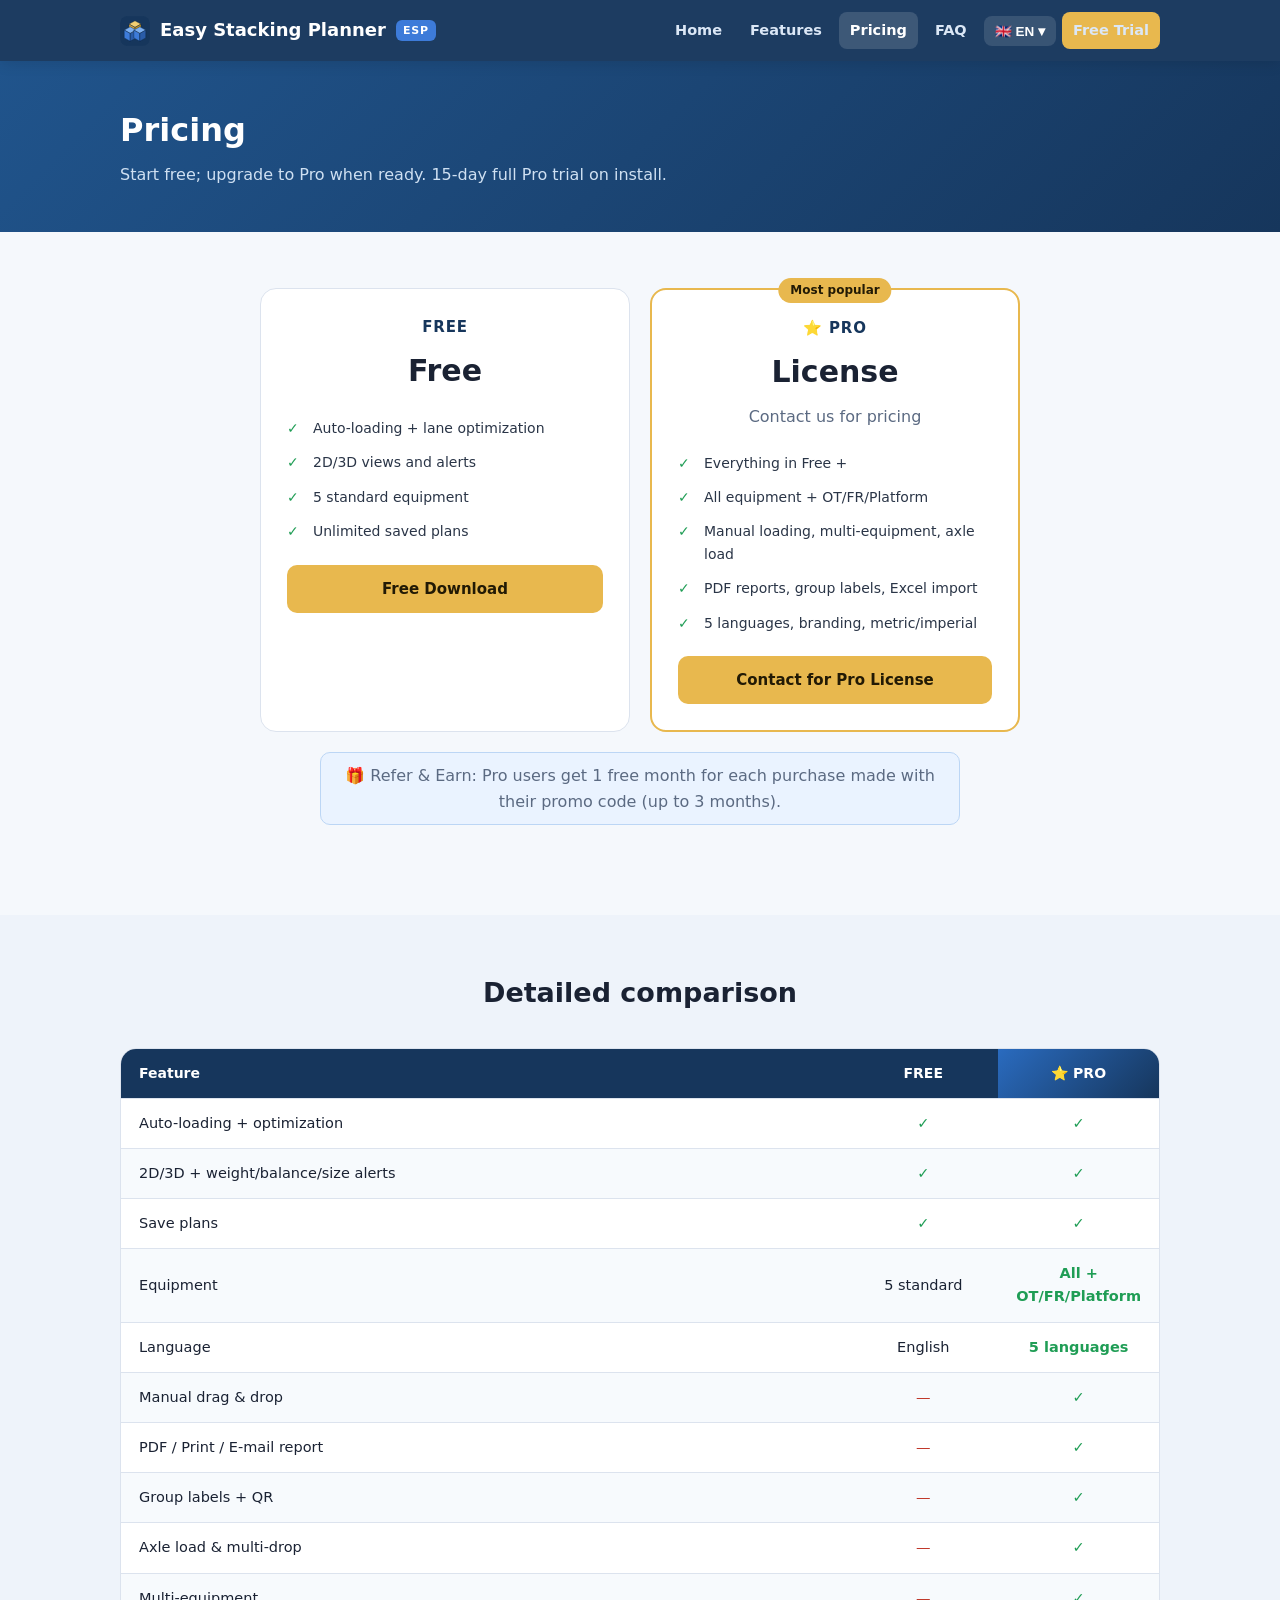
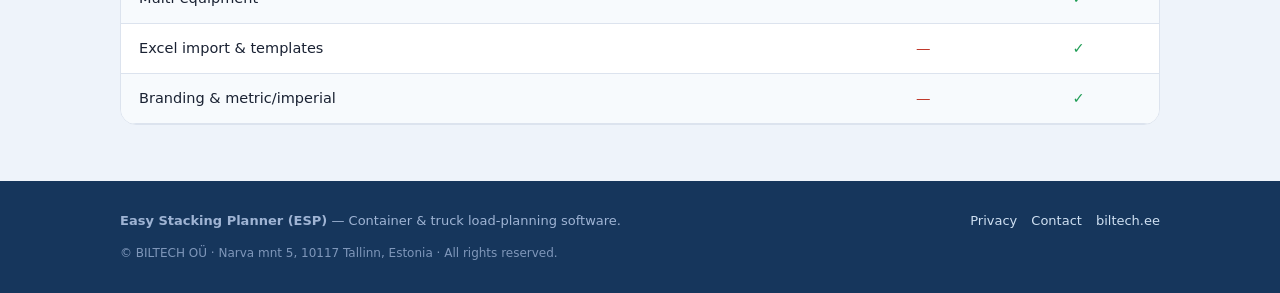
==== fiyatlandirma.html @ 643e1168 "ESP tanıtım sitesi — çok sayfalı, 5 dilli (TR/EN/DE/FR/ES) Co-Authored-By: Claude Opus 4.8 <noreply@" ====
<!DOCTYPE html>
<html lang="tr">
<head>
<meta charset="utf-8">
<meta name="viewport" content="width=device-width, initial-scale=1">
<title>Fiyatlandırma — Easy Stacking Planner (ESP)</title>
<meta name="description" content="Free ve Pro karşılaştırması. Kurulumda 15 gün tam Pro deneme. Offline lisans, kurumsal rapor ve daha fazlası.">
<link rel="stylesheet" href="assets/site.css">
</head>
<body data-page="pricing">
<div id="site-nav"></div>

<div class="page-hero"><div class="wrap">
  <h1 data-i18n="pp_title"></h1>
  <p data-i18n="pp_sub"></p>
</div></div>

<!-- PLAN KARTLARI -->
<section><div class="wrap">
  <div class="plans">
    <div class="plan">
      <div class="pname" data-i18n="pl_free"></div>
      <div class="price" data-i18n="pl_free_price"></div>
      <ul>
        <li data-i18n="pl_free_1"></li>
        <li data-i18n="pl_free_2"></li>
        <li data-i18n="pl_free_3"></li>
        <li data-i18n="pl_free_4"></li>
      </ul>
      <a href="index.html#indir" class="btn btn-primary" style="width:100%" data-i18n="hero_cta1"></a>
    </div>
    <div class="plan pro">
      <div class="ribbon" data-i18n="pl_ribbon"></div>
      <div class="pname" data-i18n="pl_pro"></div>
      <div class="price" data-i18n="pl_pro_price"></div>
      <div class="sub" style="margin:0 0 4px" data-i18n="pl_pro_note"></div>
      <ul>
        <li data-i18n="pl_pro_1"></li>
        <li data-i18n="pl_pro_2"></li>
        <li data-i18n="pl_pro_3"></li>
        <li data-i18n="pl_pro_4"></li>
        <li data-i18n="pl_pro_5"></li>
      </ul>
      <a href="mailto:info@biltech.ee?subject=ESP Pro Lisans" class="btn btn-primary" style="width:100%" data-i18n="cta_contact"></a>
    </div>
  </div>
  <p class="sub" style="margin-top:20px">
    <span style="display:inline-block;background:#eaf3ff;border:1px solid #bcd6f5;border-radius:10px;padding:10px 16px" data-i18n="pp_ref"></span>
  </p>
</div></section>

<!-- AYRINTILI KARŞILAŞTIRMA -->
<section class="alt"><div class="wrap">
  <h2 data-i18n="pp_cmp_title"></h2>
  <div class="sub"></div>
  <div class="cmp">
    <table class="cmp-t">
      <thead><tr>
        <th data-i18n="c_feature"></th>
        <th class="col" data-i18n="pl_free"></th>
        <th class="col pro" data-i18n="pl_pro"></th>
      </tr></thead>
      <tbody>
        <tr><td data-i18n="r1"></td><td class="col yes">✓</td><td class="col yes">✓</td></tr>
        <tr><td data-i18n="r2"></td><td class="col yes">✓</td><td class="col yes">✓</td></tr>
        <tr><td data-i18n="r3"></td><td class="col yes">✓</td><td class="col yes">✓</td></tr>
        <tr><td data-i18n="r4"></td><td class="col" data-i18n="r_std5"></td><td class="col yes" data-i18n="r_all"></td></tr>
        <tr><td data-i18n="r5"></td><td class="col" data-i18n="r_en"></td><td class="col yes" data-i18n="r_5lang"></td></tr>
        <tr><td data-i18n="r6"></td><td class="col no">—</td><td class="col yes">✓</td></tr>
        <tr><td data-i18n="r7"></td><td class="col no">—</td><td class="col yes">✓</td></tr>
        <tr><td data-i18n="r8"></td><td class="col no">—</td><td class="col yes">✓</td></tr>
        <tr><td data-i18n="r9"></td><td class="col no">—</td><td class="col yes">✓</td></tr>
        <tr><td data-i18n="r10"></td><td class="col no">—</td><td class="col yes">✓</td></tr>
        <tr><td data-i18n="r11"></td><td class="col no">—</td><td class="col yes">✓</td></tr>
        <tr><td data-i18n="r12"></td><td class="col no">—</td><td class="col yes">✓</td></tr>
      </tbody>
    </table>
  </div>
</div></section>

<footer id="site-footer"></footer>
<script src="assets/site.js"></script>
</body>
</html>
---- assets/site.css ----
/* Easy Stacking Planner — ortak site stili (çok sayfalı, 5 dilli) */
:root{
  --navy:#16365c; --navy2:#20548c; --blue:#3d7bd9; --amber:#e8b84e;
  --ink:#1a2233; --mut:#5b6a82; --line:#dce3ee; --bg:#f5f8fc; --card:#fff;
}
*{box-sizing:border-box;margin:0;padding:0}
body{font-family:'Segoe UI',system-ui,Arial,sans-serif;color:var(--ink);background:var(--bg);line-height:1.6}
a{color:var(--blue);text-decoration:none}
img{max-width:100%}
.wrap{max-width:1080px;margin:0 auto;padding:0 20px}
.btn{display:inline-block;padding:12px 26px;border-radius:10px;font-weight:700;font-size:15px;cursor:pointer;border:none;transition:filter .15s}
.btn-primary{background:var(--amber);color:#221a05}
.btn-primary:hover{filter:brightness(1.06)}
.btn-ghost{background:transparent;color:#fff;border:1.5px solid rgba(255,255,255,.6)}
.btn-ghost:hover{background:rgba(255,255,255,.1)}
.btn-nav{background:var(--amber);color:#221a05;padding:9px 18px}
h2{font-size:27px;text-align:center;margin-bottom:8px}
.sub{text-align:center;color:var(--mut);margin-bottom:34px;max-width:640px;margin-left:auto;margin-right:auto}
section{padding:56px 0}
section.alt{background:#eef3fa}

/* ---- ortak üst menü ---- */
.topbar{position:sticky;top:0;z-index:50;background:rgba(22,54,92,.97);backdrop-filter:blur(6px);color:#fff;box-shadow:0 2px 14px rgba(0,0,0,.12)}
.topbar .nav{display:flex;align-items:center;justify-content:space-between;gap:16px;padding:12px 0}
.brand{display:flex;align-items:center;gap:10px;font-size:18px;font-weight:800;color:#fff}
.brand .tag{background:var(--blue);font-size:11px;padding:2px 7px;border-radius:6px;letter-spacing:.08em}
.menu{display:flex;align-items:center;gap:6px;flex-wrap:wrap}
.menu a{color:#dbe7f6;font-size:14.5px;font-weight:600;padding:7px 11px;border-radius:8px}
.menu a:hover{background:rgba(255,255,255,.1);color:#fff}
.menu a.active{color:#fff;background:rgba(255,255,255,.14)}
.lang{position:relative}
.lang-btn{background:rgba(255,255,255,.12);color:#fff;border:none;border-radius:8px;padding:7px 11px;font-size:13.5px;font-weight:700;cursor:pointer}
.lang-menu{position:absolute;right:0;top:110%;background:#fff;border:1px solid var(--line);border-radius:10px;box-shadow:0 10px 30px rgba(0,0,0,.18);overflow:hidden;display:none;min-width:150px}
.lang-menu.open{display:block}
.lang-menu button{display:block;width:100%;text-align:left;background:none;border:none;padding:9px 14px;font-size:14px;color:var(--ink);cursor:pointer}
.lang-menu button:hover{background:#eef3fa}
.hamb{display:none;background:none;border:none;color:#fff;font-size:24px;cursor:pointer}

/* ---- hero ---- */
.hero-sec{background:linear-gradient(135deg,var(--navy2),var(--navy));color:#fff}
.hero{display:grid;grid-template-columns:1.1fr .9fr;gap:32px;align-items:center;padding:52px 0 64px}
.hero h1{font-size:38px;line-height:1.15;margin-bottom:14px}
.hero p.lead{font-size:17px;color:#cfe0f2;margin-bottom:26px;max-width:520px}
.hero .cta{display:flex;gap:12px;flex-wrap:wrap}
.hero .note{margin-top:14px;color:#a9c2df;font-size:13px}
.shot{background:#0e2440;border:1px solid rgba(255,255,255,.15);border-radius:16px;padding:14px;box-shadow:0 20px 50px rgba(0,0,0,.35)}
.shot .frame{background:#e9edf4;border-radius:9px;min-height:260px;display:flex;align-items:center;justify-content:center;color:var(--mut);font-size:13px;text-align:center;padding:16px}
.page-hero{background:linear-gradient(135deg,var(--navy2),var(--navy));color:#fff;padding:44px 0}
.page-hero h1{font-size:32px;margin-bottom:6px}
.page-hero p{color:#cfe0f2;max-width:620px}

/* ---- kartlar ---- */
.feat{display:grid;grid-template-columns:repeat(3,1fr);gap:18px}
.card{background:var(--card);border:1px solid var(--line);border-radius:14px;padding:22px}
.card .ic{font-size:26px}
.card h3{font-size:16px;margin:8px 0 6px}
.card p{color:var(--mut);font-size:14px}

/* ---- karşılaştırma tablo ---- */
.cmp{background:#fff;border:1px solid var(--line);border-radius:16px;overflow:hidden}
table.cmp-t{width:100%;border-collapse:collapse}
.cmp-t th,.cmp-t td{padding:13px 18px;text-align:left;border-bottom:1px solid var(--line);font-size:14.5px}
.cmp-t thead th{background:var(--navy);color:#fff;font-size:14px}
.cmp-t thead th.pro{background:linear-gradient(135deg,#2a6bbf,var(--navy))}
.cmp-t th.col,.cmp-t td.col{text-align:center;width:150px}
.cmp-t td.yes{color:#1f9d55;font-weight:700}
.cmp-t td.no{color:#c0392b}
.cmp-t tbody tr:nth-child(even){background:#f7fafd}
.plan-badge{display:inline-block;font-size:11px;font-weight:800;padding:2px 8px;border-radius:8px;margin-left:6px}
.bfree{background:var(--line);color:var(--mut)}
.bpro{background:var(--amber);color:#221a05}

/* ---- fiyat kartları ---- */
.plans{display:grid;grid-template-columns:1fr 1fr;gap:20px;max-width:760px;margin:0 auto}
.plan{background:#fff;border:1px solid var(--line);border-radius:16px;padding:26px;text-align:center}
.plan.pro{border:2px solid var(--amber);position:relative}
.plan .pname{font-size:15px;font-weight:800;letter-spacing:.05em;color:var(--navy)}
.plan .price{font-size:30px;font-weight:900;margin:8px 0}
.plan .price small{font-size:14px;color:var(--mut);font-weight:600}
.plan ul{list-style:none;text-align:left;margin:16px 0}
.plan li{padding:6px 0 6px 26px;position:relative;font-size:14px;color:#2a3547}
.plan li:before{content:"✓";position:absolute;left:0;color:#1f9d55;font-weight:800}
.ribbon{position:absolute;top:-12px;left:50%;transform:translateX(-50%);background:var(--amber);color:#221a05;font-size:12px;font-weight:800;padding:3px 12px;border-radius:20px}

/* ---- markalı çıktı vitrin ---- */
.showcase{display:grid;grid-template-columns:1.35fr 1fr;gap:24px;align-items:start;max-width:900px;margin:0 auto}
.showcase figure{margin:0;text-align:center}
.showcase img{width:100%;border:1px solid var(--line);border-radius:12px;box-shadow:0 14px 40px rgba(22,54,92,.16);background:#fff}
.showcase figcaption{margin-top:10px;font-size:13.5px;color:var(--mut);font-weight:600}
@media(max-width:860px){.showcase{grid-template-columns:1fr}}

/* ---- CTA / satın alma ---- */
.buy{background:linear-gradient(135deg,var(--navy2),var(--navy));color:#fff;border-radius:18px;padding:38px;text-align:center}
.buy h2{color:#fff}
.buy p{color:#cfe0f2;max-width:640px;margin:0 auto 22px}
.steps{display:grid;grid-template-columns:repeat(4,1fr);gap:14px;margin:26px 0}
.step{background:rgba(255,255,255,.08);border:1px solid rgba(255,255,255,.16);border-radius:12px;padding:16px}
.step .n{width:30px;height:30px;border-radius:50%;background:var(--amber);color:#221a05;font-weight:800;display:flex;align-items:center;justify-content:center;margin:0 auto 8px}
.step h4{font-size:14px;margin-bottom:4px}
.step p{font-size:12.5px;color:#bcd2ec;margin:0}

/* ---- indirme formu ---- */
.dl-form{max-width:420px;margin:8px auto 0;display:flex;flex-direction:column;gap:8px}
.dl-title{font-weight:700;font-size:15px;margin-bottom:2px}
.dl-form input[type=email],.dl-form input[type=text]{padding:11px 13px;border:1px solid #cdd7e5;border-radius:9px;font-size:14px}
.dl-consent{display:flex;gap:8px;align-items:flex-start;font-size:12.5px;color:#cfe0f2;line-height:1.4;text-align:left}
.dl-consent a{color:#fff;text-decoration:underline}
.dl-consent input{margin-top:2px}
.dl-msg{font-size:13px;font-weight:600;min-height:18px}
.dl-msg.ok{color:#b8f0c8}.dl-msg.err{color:#ffc4bd}

/* ---- SSS ---- */
.faq{max-width:760px;margin:0 auto;display:flex;flex-direction:column;gap:10px}
.qa{background:#fff;border:1px solid var(--line);border-radius:12px;overflow:hidden}
.qa summary{padding:16px 20px;font-weight:700;font-size:15px;cursor:pointer;list-style:none;display:flex;justify-content:space-between;align-items:center}
.qa summary::-webkit-details-marker{display:none}
.qa summary:after{content:"+";color:var(--blue);font-size:20px;font-weight:700}
.qa[open] summary:after{content:"–"}
.qa .a{padding:0 20px 16px;color:var(--mut);font-size:14.5px}

/* ---- footer ---- */
footer{background:var(--navy);color:#9fb4d4;padding:30px 0;font-size:13px}
.foot-grid{display:flex;justify-content:space-between;gap:20px;flex-wrap:wrap;align-items:center}
footer a{color:#cfe0f2}
.foot-links{display:flex;gap:14px;flex-wrap:wrap}

@media(max-width:860px){
  .hero{grid-template-columns:1fr;padding:34px 0}
  .hero h1{font-size:30px}
  .feat{grid-template-columns:1fr}
  .steps{grid-template-columns:1fr 1fr}
  .plans{grid-template-columns:1fr}
  .cmp-t th.col,.cmp-t td.col{width:auto}
  .menu{display:none;position:absolute;top:56px;left:0;right:0;background:var(--navy);flex-direction:column;align-items:stretch;padding:10px 20px;gap:2px}
  .menu.open{display:flex}
  .menu a{padding:11px 8px}
  .hamb{display:block}
  .topbar .nav{position:relative}
}
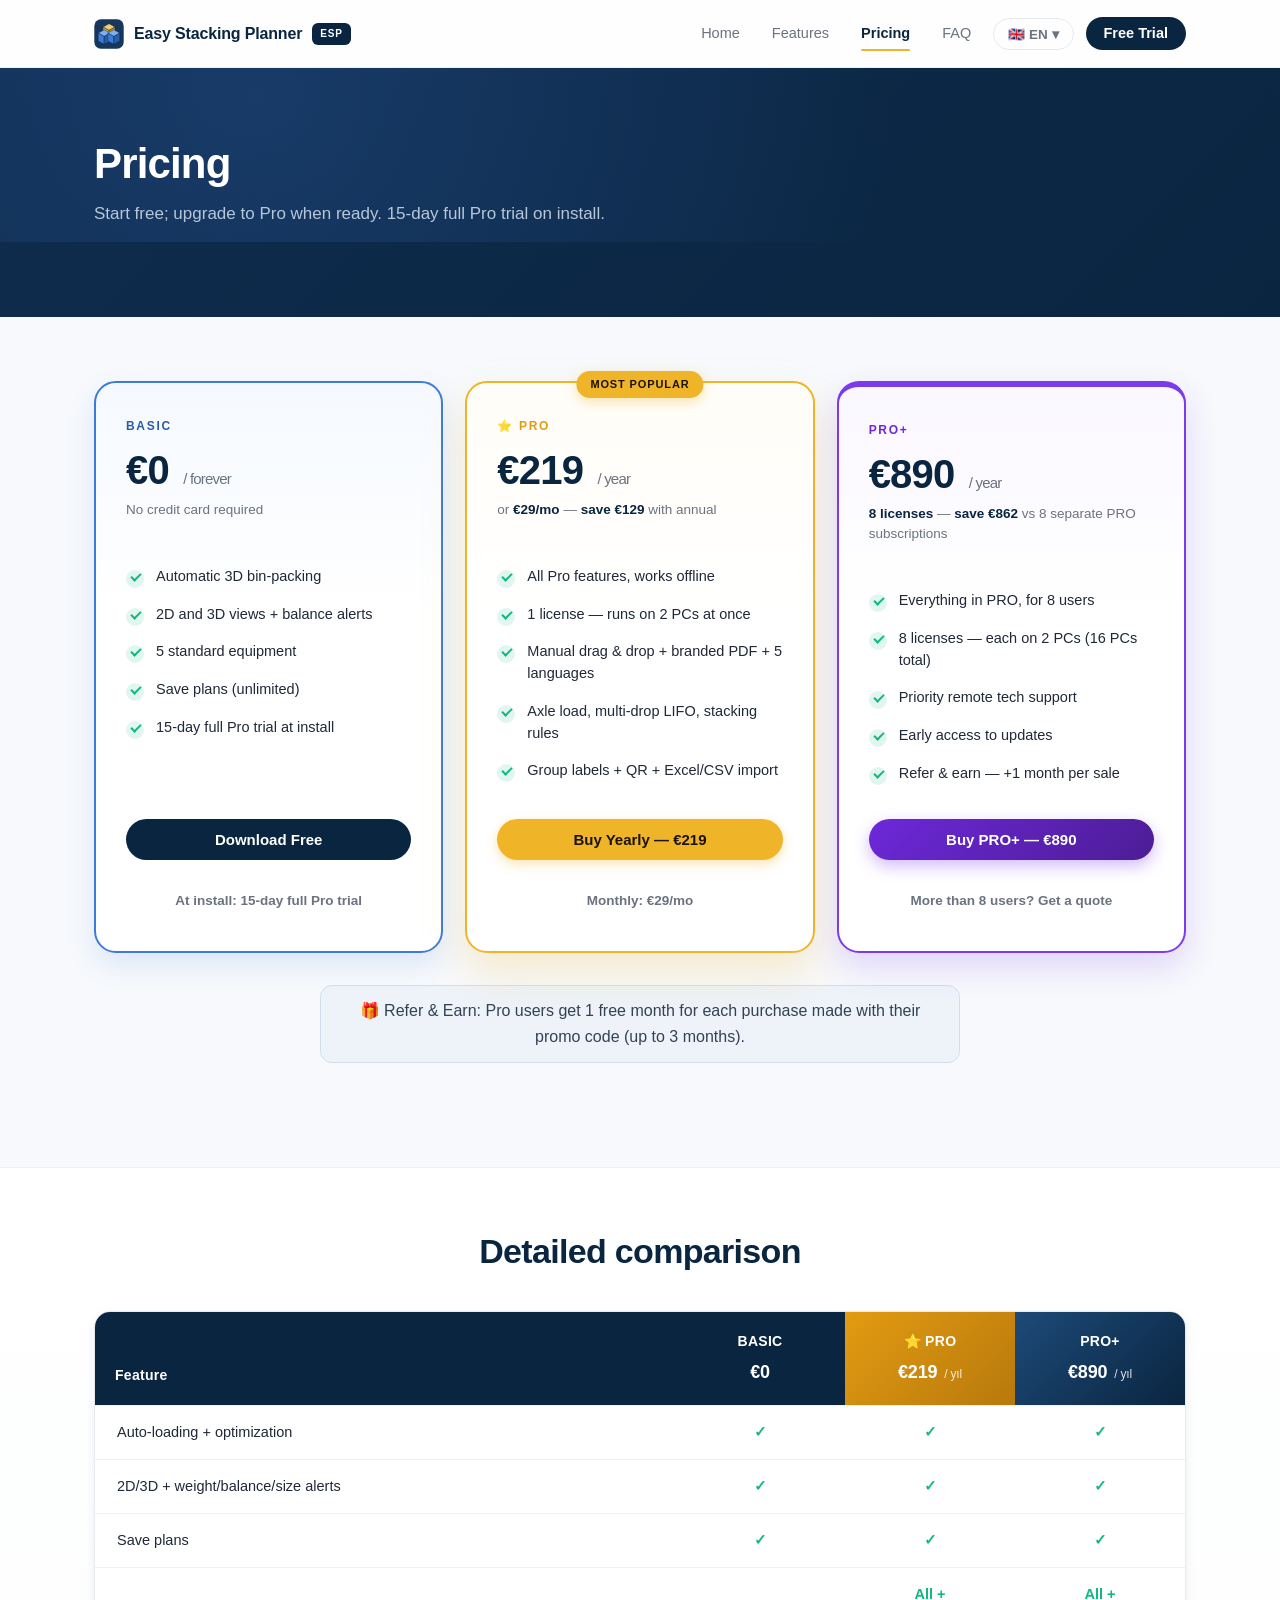
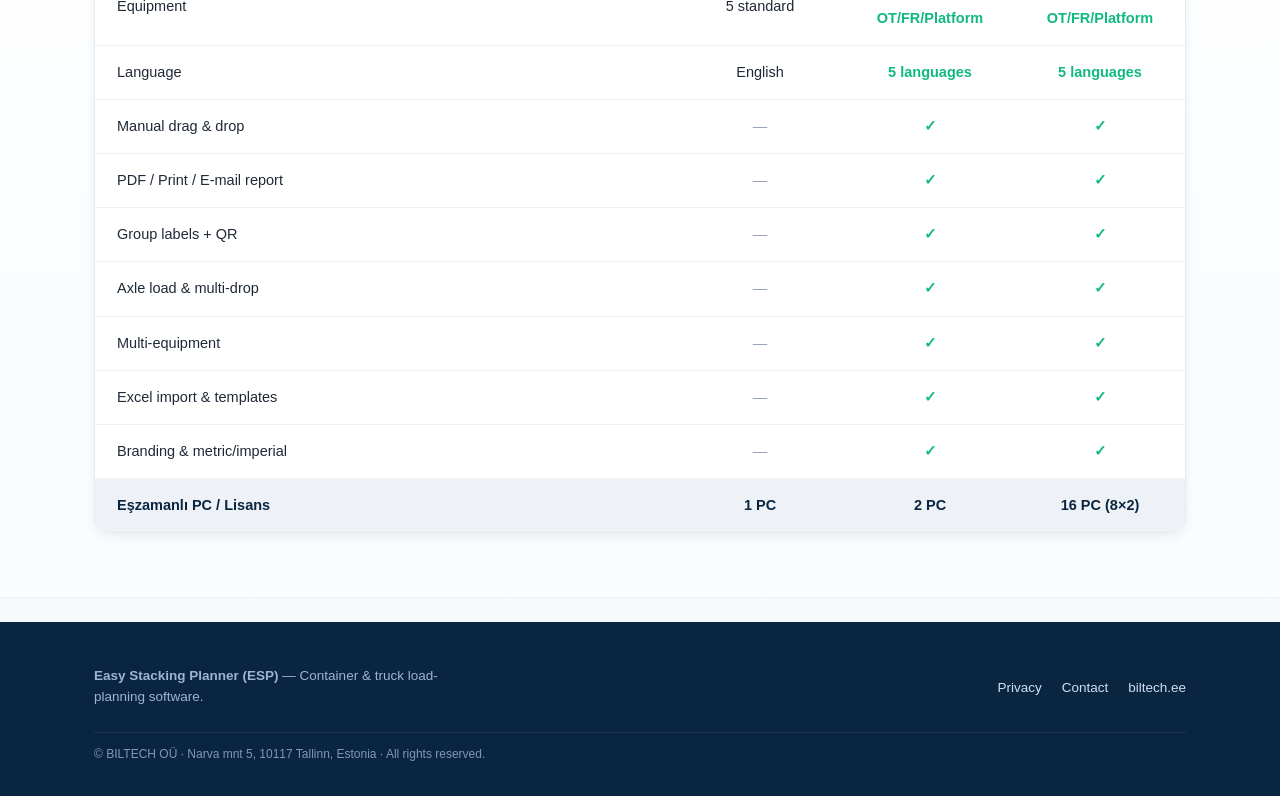
==== commit 5465257b: "Polar.sh hosted checkout + bekleyen site dosyaları - checkout: özel form → Polar hosted checkout yön" ====
--- a/fiyatlandirma.html
+++ b/fiyatlandirma.html
@@ -3,9 +3,13 @@
 <head>
 <meta charset="utf-8">
 <meta name="viewport" content="width=device-width, initial-scale=1">
+<link rel="icon" type="image/x-icon" href="assets/favicon.ico">
+<link rel="icon" type="image/png" sizes="32x32" href="assets/favicon-32.png">
+<link rel="icon" type="image/png" sizes="128x128" href="assets/favicon-128.png">
+<link rel="apple-touch-icon" sizes="256x256" href="assets/favicon-256.png">
 <title>Fiyatlandırma — Easy Stacking Planner (ESP)</title>
-<meta name="description" content="Free ve Pro karşılaştırması. Kurulumda 15 gün tam Pro deneme. Offline lisans, kurumsal rapor ve daha fazlası.">
-<link rel="stylesheet" href="assets/site.css">
+<meta name="description" content="BASIC, PRO ve PRO+ karşılaştırması. Kurulumda 15 gün tam Pro deneme. Offline lisans, kurumsal rapor ve grup etiketleri.">
+<link rel="stylesheet" href="assets/site.css?v=20260714g">
 </head>
 <body data-page="pricing">
 <div id="site-nav"></div>
@@ -15,25 +19,33 @@
   <p data-i18n="pp_sub"></p>
 </div></div>
 
-<!-- PLAN KARTLARI -->
+<!-- PLAN KARTLARI (3 kart: BASIC / PRO / PRO+) -->
 <section><div class="wrap">
-  <div class="plans">
-    <div class="plan">
-      <div class="pname" data-i18n="pl_free"></div>
-      <div class="price" data-i18n="pl_free_price"></div>
+  <div class="plans plans-3">
+    <!-- BASIC -->
+    <div class="plan basic">
+      <div class="pname" data-i18n="pl_basic"></div>
+      <div class="price" data-i18n="pl_basic_price"></div>
+      <div class="palt" data-i18n="pl_basic_note"></div>
       <ul>
-        <li data-i18n="pl_free_1"></li>
-        <li data-i18n="pl_free_2"></li>
-        <li data-i18n="pl_free_3"></li>
-        <li data-i18n="pl_free_4"></li>
+        <li data-i18n="pl_basic_1"></li>
+        <li data-i18n="pl_basic_2"></li>
+        <li data-i18n="pl_basic_3"></li>
+        <li data-i18n="pl_basic_4"></li>
+        <li data-i18n="pl_basic_5"></li>
       </ul>
-      <a href="index.html#indir" class="btn btn-primary" style="width:100%" data-i18n="hero_cta1"></a>
+      <div class="plan-btm">
+        <a href="index.html#indir" class="btn btn-navy" style="width:100%" data-i18n="pl_basic_cta"></a>
+        <span class="btn-alt" data-i18n="pl_basic_trial"></span>
+      </div>
     </div>
+
+    <!-- PRO (featured) -->
     <div class="plan pro">
       <div class="ribbon" data-i18n="pl_ribbon"></div>
       <div class="pname" data-i18n="pl_pro"></div>
       <div class="price" data-i18n="pl_pro_price"></div>
-      <div class="sub" style="margin:0 0 4px" data-i18n="pl_pro_note"></div>
+      <div class="palt" data-i18n="pl_pro_note"></div>
       <ul>
         <li data-i18n="pl_pro_1"></li>
         <li data-i18n="pl_pro_2"></li>
@@ -41,13 +53,34 @@
         <li data-i18n="pl_pro_4"></li>
         <li data-i18n="pl_pro_5"></li>
       </ul>
-      <a href="mailto:info@biltech.ee?subject=ESP Pro Lisans" class="btn btn-primary" style="width:100%" data-i18n="cta_contact"></a>
+      <div class="plan-btm">
+        <a href="checkout.html?plan=pro-yearly" class="btn btn-primary" style="width:100%" data-i18n="pl_pro_cta_year"></a>
+        <a href="checkout.html?plan=pro-monthly" class="btn-alt" data-i18n="pl_pro_cta_month"></a>
+      </div>
+    </div>
+
+    <!-- PRO+ -->
+    <div class="plan pplus">
+      <div class="pname" data-i18n="pl_pplus"></div>
+      <div class="price" data-i18n="pl_pplus_price"></div>
+      <div class="palt" data-i18n="pl_pplus_note"></div>
+      <ul>
+        <li data-i18n="pl_pplus_1"></li>
+        <li data-i18n="pl_pplus_2"></li>
+        <li data-i18n="pl_pplus_3"></li>
+        <li data-i18n="pl_pplus_4"></li>
+        <li data-i18n="pl_pplus_5"></li>
+      </ul>
+      <div class="plan-btm">
+        <a href="checkout.html?plan=plus-yearly" class="btn btn-navy" style="width:100%" data-i18n="pl_pplus_cta"></a>
+        <a href="mailto:sales@biltech.ee?subject=ESP%20PRO%2B%20Kurumsal%20Teklif" class="btn-alt" data-i18n="pl_pplus_more"></a>
+      </div>
     </div>
   </div>
-  <p class="sub" style="margin-top:20px">
-    <span style="display:inline-block;background:#eaf3ff;border:1px solid #bcd6f5;border-radius:10px;padding:10px 16px" data-i18n="pp_ref"></span>
+  <p class="sub" style="margin-top:32px">
+    <span style="display:inline-block;background:#EEF3FA;border:1px solid #D3DEEC;border-radius:12px;padding:12px 20px;color:#334155" data-i18n="pp_ref"></span>
   </p>
-</div></section>
+</div></div></section>
 
 <!-- AYRINTILI KARŞILAŞTIRMA -->
 <section class="alt"><div class="wrap">
@@ -55,30 +88,48 @@
   <div class="sub"></div>
   <div class="cmp">
     <table class="cmp-t">
-      <thead><tr>
-        <th data-i18n="c_feature"></th>
-        <th class="col" data-i18n="pl_free"></th>
-        <th class="col pro" data-i18n="pl_pro"></th>
-      </tr></thead>
+      <thead>
+        <tr>
+          <th data-i18n="c_feature"></th>
+          <th class="col">
+            <span data-i18n="pl_basic"></span>
+            <div class="col-price">€0</div>
+          </th>
+          <th class="col pro">
+            <span data-i18n="pl_pro"></span>
+            <div class="col-price">€219 <span class="pp">/ yıl</span></div>
+          </th>
+          <th class="col pplus">
+            <span data-i18n="pl_pplus"></span>
+            <div class="col-price">€890 <span class="pp">/ yıl</span></div>
+          </th>
+        </tr>
+      </thead>
       <tbody>
-        <tr><td data-i18n="r1"></td><td class="col yes">✓</td><td class="col yes">✓</td></tr>
-        <tr><td data-i18n="r2"></td><td class="col yes">✓</td><td class="col yes">✓</td></tr>
-        <tr><td data-i18n="r3"></td><td class="col yes">✓</td><td class="col yes">✓</td></tr>
-        <tr><td data-i18n="r4"></td><td class="col" data-i18n="r_std5"></td><td class="col yes" data-i18n="r_all"></td></tr>
-        <tr><td data-i18n="r5"></td><td class="col" data-i18n="r_en"></td><td class="col yes" data-i18n="r_5lang"></td></tr>
-        <tr><td data-i18n="r6"></td><td class="col no">—</td><td class="col yes">✓</td></tr>
-        <tr><td data-i18n="r7"></td><td class="col no">—</td><td class="col yes">✓</td></tr>
-        <tr><td data-i18n="r8"></td><td class="col no">—</td><td class="col yes">✓</td></tr>
-        <tr><td data-i18n="r9"></td><td class="col no">—</td><td class="col yes">✓</td></tr>
-        <tr><td data-i18n="r10"></td><td class="col no">—</td><td class="col yes">✓</td></tr>
-        <tr><td data-i18n="r11"></td><td class="col no">—</td><td class="col yes">✓</td></tr>
-        <tr><td data-i18n="r12"></td><td class="col no">—</td><td class="col yes">✓</td></tr>
+        <tr><td data-i18n="r1"></td><td class="col yes">✓</td><td class="col yes">✓</td><td class="col yes">✓</td></tr>
+        <tr><td data-i18n="r2"></td><td class="col yes">✓</td><td class="col yes">✓</td><td class="col yes">✓</td></tr>
+        <tr><td data-i18n="r3"></td><td class="col yes">✓</td><td class="col yes">✓</td><td class="col yes">✓</td></tr>
+        <tr><td data-i18n="r4"></td><td class="col" data-i18n="r_std5"></td><td class="col yes" data-i18n="r_all"></td><td class="col yes" data-i18n="r_all"></td></tr>
+        <tr><td data-i18n="r5"></td><td class="col" data-i18n="r_en"></td><td class="col yes" data-i18n="r_5lang"></td><td class="col yes" data-i18n="r_5lang"></td></tr>
+        <tr><td data-i18n="r6"></td><td class="col no">—</td><td class="col yes">✓</td><td class="col yes">✓</td></tr>
+        <tr><td data-i18n="r7"></td><td class="col no">—</td><td class="col yes">✓</td><td class="col yes">✓</td></tr>
+        <tr><td data-i18n="r8"></td><td class="col no">—</td><td class="col yes">✓</td><td class="col yes">✓</td></tr>
+        <tr><td data-i18n="r9"></td><td class="col no">—</td><td class="col yes">✓</td><td class="col yes">✓</td></tr>
+        <tr><td data-i18n="r10"></td><td class="col no">—</td><td class="col yes">✓</td><td class="col yes">✓</td></tr>
+        <tr><td data-i18n="r11"></td><td class="col no">—</td><td class="col yes">✓</td><td class="col yes">✓</td></tr>
+        <tr><td data-i18n="r12"></td><td class="col no">—</td><td class="col yes">✓</td><td class="col yes">✓</td></tr>
+        <tr class="hl-row">
+          <td><strong>Eşzamanlı PC / Lisans</strong></td>
+          <td class="col">1 PC</td>
+          <td class="col yes">2 PC</td>
+          <td class="col yes">16 PC (8×2)</td>
+        </tr>
       </tbody>
     </table>
   </div>
 </div></section>
 
 <footer id="site-footer"></footer>
-<script src="assets/site.js"></script>
+<script src="assets/site.js?v=20260714g"></script>
 </body>
 </html>
--- a/assets/site.css
+++ b/assets/site.css
@@ -1,139 +1,1431 @@
-/* Easy Stacking Planner — ortak site stili (çok sayfalı, 5 dilli) */
-:root{
-  --navy:#16365c; --navy2:#20548c; --blue:#3d7bd9; --amber:#e8b84e;
-  --ink:#1a2233; --mut:#5b6a82; --line:#dce3ee; --bg:#f5f8fc; --card:#fff;
-}
-*{box-sizing:border-box;margin:0;padding:0}
-body{font-family:'Segoe UI',system-ui,Arial,sans-serif;color:var(--ink);background:var(--bg);line-height:1.6}
-a{color:var(--blue);text-decoration:none}
-img{max-width:100%}
-.wrap{max-width:1080px;margin:0 auto;padding:0 20px}
-.btn{display:inline-block;padding:12px 26px;border-radius:10px;font-weight:700;font-size:15px;cursor:pointer;border:none;transition:filter .15s}
-.btn-primary{background:var(--amber);color:#221a05}
-.btn-primary:hover{filter:brightness(1.06)}
-.btn-ghost{background:transparent;color:#fff;border:1.5px solid rgba(255,255,255,.6)}
-.btn-ghost:hover{background:rgba(255,255,255,.1)}
-.btn-nav{background:var(--amber);color:#221a05;padding:9px 18px}
-h2{font-size:27px;text-align:center;margin-bottom:8px}
-.sub{text-align:center;color:var(--mut);margin-bottom:34px;max-width:640px;margin-left:auto;margin-right:auto}
-section{padding:56px 0}
-section.alt{background:#eef3fa}
-
-/* ---- ortak üst menü ---- */
-.topbar{position:sticky;top:0;z-index:50;background:rgba(22,54,92,.97);backdrop-filter:blur(6px);color:#fff;box-shadow:0 2px 14px rgba(0,0,0,.12)}
-.topbar .nav{display:flex;align-items:center;justify-content:space-between;gap:16px;padding:12px 0}
-.brand{display:flex;align-items:center;gap:10px;font-size:18px;font-weight:800;color:#fff}
-.brand .tag{background:var(--blue);font-size:11px;padding:2px 7px;border-radius:6px;letter-spacing:.08em}
-.menu{display:flex;align-items:center;gap:6px;flex-wrap:wrap}
-.menu a{color:#dbe7f6;font-size:14.5px;font-weight:600;padding:7px 11px;border-radius:8px}
-.menu a:hover{background:rgba(255,255,255,.1);color:#fff}
-.menu a.active{color:#fff;background:rgba(255,255,255,.14)}
-.lang{position:relative}
-.lang-btn{background:rgba(255,255,255,.12);color:#fff;border:none;border-radius:8px;padding:7px 11px;font-size:13.5px;font-weight:700;cursor:pointer}
-.lang-menu{position:absolute;right:0;top:110%;background:#fff;border:1px solid var(--line);border-radius:10px;box-shadow:0 10px 30px rgba(0,0,0,.18);overflow:hidden;display:none;min-width:150px}
-.lang-menu.open{display:block}
-.lang-menu button{display:block;width:100%;text-align:left;background:none;border:none;padding:9px 14px;font-size:14px;color:var(--ink);cursor:pointer}
-.lang-menu button:hover{background:#eef3fa}
-.hamb{display:none;background:none;border:none;color:#fff;font-size:24px;cursor:pointer}
-
-/* ---- hero ---- */
-.hero-sec{background:linear-gradient(135deg,var(--navy2),var(--navy));color:#fff}
-.hero{display:grid;grid-template-columns:1.1fr .9fr;gap:32px;align-items:center;padding:52px 0 64px}
-.hero h1{font-size:38px;line-height:1.15;margin-bottom:14px}
-.hero p.lead{font-size:17px;color:#cfe0f2;margin-bottom:26px;max-width:520px}
-.hero .cta{display:flex;gap:12px;flex-wrap:wrap}
-.hero .note{margin-top:14px;color:#a9c2df;font-size:13px}
-.shot{background:#0e2440;border:1px solid rgba(255,255,255,.15);border-radius:16px;padding:14px;box-shadow:0 20px 50px rgba(0,0,0,.35)}
-.shot .frame{background:#e9edf4;border-radius:9px;min-height:260px;display:flex;align-items:center;justify-content:center;color:var(--mut);font-size:13px;text-align:center;padding:16px}
-.page-hero{background:linear-gradient(135deg,var(--navy2),var(--navy));color:#fff;padding:44px 0}
-.page-hero h1{font-size:32px;margin-bottom:6px}
-.page-hero p{color:#cfe0f2;max-width:620px}
-
-/* ---- kartlar ---- */
-.feat{display:grid;grid-template-columns:repeat(3,1fr);gap:18px}
-.card{background:var(--card);border:1px solid var(--line);border-radius:14px;padding:22px}
-.card .ic{font-size:26px}
-.card h3{font-size:16px;margin:8px 0 6px}
-.card p{color:var(--mut);font-size:14px}
-
-/* ---- karşılaştırma tablo ---- */
-.cmp{background:#fff;border:1px solid var(--line);border-radius:16px;overflow:hidden}
-table.cmp-t{width:100%;border-collapse:collapse}
-.cmp-t th,.cmp-t td{padding:13px 18px;text-align:left;border-bottom:1px solid var(--line);font-size:14.5px}
-.cmp-t thead th{background:var(--navy);color:#fff;font-size:14px}
-.cmp-t thead th.pro{background:linear-gradient(135deg,#2a6bbf,var(--navy))}
-.cmp-t th.col,.cmp-t td.col{text-align:center;width:150px}
-.cmp-t td.yes{color:#1f9d55;font-weight:700}
-.cmp-t td.no{color:#c0392b}
-.cmp-t tbody tr:nth-child(even){background:#f7fafd}
-.plan-badge{display:inline-block;font-size:11px;font-weight:800;padding:2px 8px;border-radius:8px;margin-left:6px}
-.bfree{background:var(--line);color:var(--mut)}
-.bpro{background:var(--amber);color:#221a05}
-
-/* ---- fiyat kartları ---- */
-.plans{display:grid;grid-template-columns:1fr 1fr;gap:20px;max-width:760px;margin:0 auto}
-.plan{background:#fff;border:1px solid var(--line);border-radius:16px;padding:26px;text-align:center}
-.plan.pro{border:2px solid var(--amber);position:relative}
-.plan .pname{font-size:15px;font-weight:800;letter-spacing:.05em;color:var(--navy)}
-.plan .price{font-size:30px;font-weight:900;margin:8px 0}
-.plan .price small{font-size:14px;color:var(--mut);font-weight:600}
-.plan ul{list-style:none;text-align:left;margin:16px 0}
-.plan li{padding:6px 0 6px 26px;position:relative;font-size:14px;color:#2a3547}
-.plan li:before{content:"✓";position:absolute;left:0;color:#1f9d55;font-weight:800}
-.ribbon{position:absolute;top:-12px;left:50%;transform:translateX(-50%);background:var(--amber);color:#221a05;font-size:12px;font-weight:800;padding:3px 12px;border-radius:20px}
-
-/* ---- markalı çıktı vitrin ---- */
-.showcase{display:grid;grid-template-columns:1.35fr 1fr;gap:24px;align-items:start;max-width:900px;margin:0 auto}
-.showcase figure{margin:0;text-align:center}
-.showcase img{width:100%;border:1px solid var(--line);border-radius:12px;box-shadow:0 14px 40px rgba(22,54,92,.16);background:#fff}
-.showcase figcaption{margin-top:10px;font-size:13.5px;color:var(--mut);font-weight:600}
-@media(max-width:860px){.showcase{grid-template-columns:1fr}}
-
-/* ---- CTA / satın alma ---- */
-.buy{background:linear-gradient(135deg,var(--navy2),var(--navy));color:#fff;border-radius:18px;padding:38px;text-align:center}
-.buy h2{color:#fff}
-.buy p{color:#cfe0f2;max-width:640px;margin:0 auto 22px}
-.steps{display:grid;grid-template-columns:repeat(4,1fr);gap:14px;margin:26px 0}
-.step{background:rgba(255,255,255,.08);border:1px solid rgba(255,255,255,.16);border-radius:12px;padding:16px}
-.step .n{width:30px;height:30px;border-radius:50%;background:var(--amber);color:#221a05;font-weight:800;display:flex;align-items:center;justify-content:center;margin:0 auto 8px}
-.step h4{font-size:14px;margin-bottom:4px}
-.step p{font-size:12.5px;color:#bcd2ec;margin:0}
-
-/* ---- indirme formu ---- */
-.dl-form{max-width:420px;margin:8px auto 0;display:flex;flex-direction:column;gap:8px}
-.dl-title{font-weight:700;font-size:15px;margin-bottom:2px}
-.dl-form input[type=email],.dl-form input[type=text]{padding:11px 13px;border:1px solid #cdd7e5;border-radius:9px;font-size:14px}
-.dl-consent{display:flex;gap:8px;align-items:flex-start;font-size:12.5px;color:#cfe0f2;line-height:1.4;text-align:left}
-.dl-consent a{color:#fff;text-decoration:underline}
-.dl-consent input{margin-top:2px}
-.dl-msg{font-size:13px;font-weight:600;min-height:18px}
-.dl-msg.ok{color:#b8f0c8}.dl-msg.err{color:#ffc4bd}
-
-/* ---- SSS ---- */
-.faq{max-width:760px;margin:0 auto;display:flex;flex-direction:column;gap:10px}
-.qa{background:#fff;border:1px solid var(--line);border-radius:12px;overflow:hidden}
-.qa summary{padding:16px 20px;font-weight:700;font-size:15px;cursor:pointer;list-style:none;display:flex;justify-content:space-between;align-items:center}
-.qa summary::-webkit-details-marker{display:none}
-.qa summary:after{content:"+";color:var(--blue);font-size:20px;font-weight:700}
-.qa[open] summary:after{content:"–"}
-.qa .a{padding:0 20px 16px;color:var(--mut);font-size:14.5px}
-
-/* ---- footer ---- */
-footer{background:var(--navy);color:#9fb4d4;padding:30px 0;font-size:13px}
-.foot-grid{display:flex;justify-content:space-between;gap:20px;flex-wrap:wrap;align-items:center}
-footer a{color:#cfe0f2}
-.foot-links{display:flex;gap:14px;flex-wrap:wrap}
-
-@media(max-width:860px){
-  .hero{grid-template-columns:1fr;padding:34px 0}
-  .hero h1{font-size:30px}
-  .feat{grid-template-columns:1fr}
-  .steps{grid-template-columns:1fr 1fr}
-  .plans{grid-template-columns:1fr}
-  .cmp-t th.col,.cmp-t td.col{width:auto}
-  .menu{display:none;position:absolute;top:56px;left:0;right:0;background:var(--navy);flex-direction:column;align-items:stretch;padding:10px 20px;gap:2px}
-  .menu.open{display:flex}
-  .menu a{padding:11px 8px}
-  .hamb{display:block}
-  .topbar .nav{position:relative}
-}
+/* ========================================================================
+   Easy Stacking Planner — refined multi-page design system (v2)
+   Palette: navy #0A2540, ink #1F2937, amber #F0B429, teal #10B981
+   Typography: Inter-adjacent stack (system-ui first)
+   ======================================================================== */
+
+:root {
+  /* Core colours */
+  --navy: #0A2540;
+  --navy-2: #123556;
+  --navy-3: #1D4A78;
+  --ink: #1F2937;
+  --muted: #6B7280;
+  --muted-2: #94A0B4;
+  --line: #E5E9F0;
+  --line-soft: #EEF2F7;
+  --bg: #F7F9FC;
+  --card: #FFFFFF;
+  --card-alt: #FAFCFE;
+
+  /* Accents */
+  --amber: #F0B429;
+  --amber-2: #E29B12;
+  --amber-soft: rgba(240, 180, 41, 0.14);
+  --teal: #10B981;
+  --teal-soft: rgba(16, 185, 129, 0.12);
+  --coral: #EF4444;
+
+  /* Shadows */
+  --sh-1: 0 1px 2px rgba(15, 23, 42, 0.05);
+  --sh-2: 0 4px 12px rgba(15, 23, 42, 0.06);
+  --sh-3: 0 12px 28px rgba(15, 23, 42, 0.10);
+  --sh-4: 0 24px 60px rgba(15, 23, 42, 0.14);
+  --sh-hero: 0 40px 80px rgba(10, 37, 64, 0.28);
+
+  /* Radii */
+  --r-sm: 8px;
+  --r: 12px;
+  --r-lg: 16px;
+  --r-xl: 22px;
+
+  /* Type */
+  --font-sans: 'Inter', -apple-system, BlinkMacSystemFont, 'Segoe UI Variable', 'Segoe UI', Roboto, Helvetica, Arial, sans-serif;
+  --font-display: 'Inter', -apple-system, BlinkMacSystemFont, 'Segoe UI Variable', 'Segoe UI', Roboto, Helvetica, Arial, sans-serif;
+
+  /* Spacing scale */
+  --space-4: 4px;
+  --space-8: 8px;
+  --space-12: 12px;
+  --space-16: 16px;
+  --space-24: 24px;
+  --space-32: 32px;
+  --space-48: 48px;
+  --space-64: 64px;
+  --space-96: 96px;
+}
+
+* {
+  box-sizing: border-box;
+  margin: 0;
+  padding: 0;
+}
+
+html {
+  scroll-behavior: smooth;
+  -webkit-text-size-adjust: 100%;
+}
+
+body {
+  font-family: var(--font-sans);
+  font-size: 16px;
+  line-height: 1.6;
+  color: var(--ink);
+  background: var(--bg);
+  -webkit-font-smoothing: antialiased;
+  -moz-osx-font-smoothing: grayscale;
+  text-rendering: optimizeLegibility;
+  font-feature-settings: "cv02", "cv03", "cv04", "cv11";
+}
+
+a {
+  color: var(--navy-3);
+  text-decoration: none;
+  transition: color .15s ease;
+}
+a:hover { color: var(--navy); }
+img { max-width: 100%; display: block; }
+
+.wrap {
+  max-width: 1140px;
+  margin: 0 auto;
+  padding: 0 24px;
+}
+
+/* --- Typography scale --- */
+h1, h2, h3, h4 {
+  font-family: var(--font-display);
+  color: var(--navy);
+  font-weight: 700;
+  letter-spacing: -0.02em;
+  line-height: 1.15;
+}
+h1 { font-size: clamp(34px, 5vw, 52px); }
+h2 { font-size: clamp(26px, 3.4vw, 34px); text-align: center; margin-bottom: 12px; }
+h3 { font-size: 18px; letter-spacing: -0.01em; }
+p { color: var(--muted); }
+.sub {
+  text-align: center;
+  color: var(--muted);
+  font-size: 16px;
+  max-width: 640px;
+  margin: 0 auto 40px;
+  line-height: 1.6;
+}
+
+/* --- Section rhythm --- */
+section {
+  padding: 64px 0;
+}
+section.alt {
+  background: linear-gradient(180deg, #ffffff 0%, var(--card-alt) 100%);
+  border-top: 1px solid var(--line-soft);
+  border-bottom: 1px solid var(--line-soft);
+}
+
+/* ------------------------------------------------------------------------
+   TOP NAVIGATION
+   ------------------------------------------------------------------------ */
+.topbar {
+  position: sticky;
+  top: 0;
+  z-index: 60;
+  background: rgba(255, 255, 255, 0.82);
+  backdrop-filter: saturate(160%) blur(14px);
+  -webkit-backdrop-filter: saturate(160%) blur(14px);
+  border-bottom: 1px solid var(--line-soft);
+}
+.topbar .nav {
+  display: flex;
+  align-items: center;
+  justify-content: space-between;
+  gap: 20px;
+  padding: 14px 0;
+}
+.brand {
+  display: flex;
+  align-items: center;
+  gap: 10px;
+  font-weight: 700;
+  font-size: 16px;
+  color: var(--navy);
+  letter-spacing: -0.01em;
+}
+.brand svg, .brand img { flex-shrink: 0; }
+.brand .tag {
+  background: var(--navy);
+  color: #fff;
+  font-size: 10px;
+  padding: 3px 8px;
+  border-radius: 6px;
+  letter-spacing: 0.08em;
+  font-weight: 700;
+}
+.menu {
+  display: flex;
+  align-items: center;
+  gap: 4px;
+  flex-wrap: wrap;
+}
+.menu a {
+  color: var(--muted);
+  font-size: 14.5px;
+  font-weight: 500;
+  padding: 8px 14px;
+  border-radius: 8px;
+  transition: color .15s ease, background .15s ease;
+  position: relative;
+}
+.menu a:hover { color: var(--navy); background: var(--line-soft); }
+.menu a.active { color: var(--navy); font-weight: 600; }
+.menu a.active::after {
+  content: "";
+  position: absolute;
+  left: 14px; right: 14px; bottom: 2px;
+  height: 2px;
+  background: var(--amber);
+  border-radius: 2px;
+}
+.menu .btn-nav {
+  background: var(--navy);
+  color: #fff;
+  padding: 9px 18px;
+  border-radius: 999px;
+  font-weight: 600;
+  transition: background .15s ease, transform .15s ease;
+  margin-left: 8px;
+}
+.menu .btn-nav:hover {
+  background: var(--navy-2);
+  color: #fff;
+  transform: translateY(-1px);
+}
+.menu .btn-nav.active::after { display: none; }
+.lang { position: relative; margin-left: 4px; }
+.lang-btn {
+  background: transparent;
+  color: var(--muted);
+  border: 1px solid var(--line);
+  border-radius: 999px;
+  padding: 7px 14px;
+  font-size: 13.5px;
+  font-weight: 600;
+  cursor: pointer;
+  transition: all .15s ease;
+  font-family: inherit;
+}
+.lang-btn:hover { border-color: var(--navy); color: var(--navy); }
+.lang-menu {
+  position: absolute;
+  right: 0;
+  top: calc(100% + 6px);
+  background: #fff;
+  border: 1px solid var(--line);
+  border-radius: var(--r);
+  box-shadow: var(--sh-3);
+  overflow: hidden;
+  display: none;
+  min-width: 170px;
+  z-index: 80;
+}
+.lang-menu.open { display: block; }
+.lang-menu button {
+  display: block;
+  width: 100%;
+  text-align: left;
+  background: none;
+  border: none;
+  padding: 10px 16px;
+  font-size: 14px;
+  color: var(--ink);
+  cursor: pointer;
+  font-family: inherit;
+  transition: background .12s ease;
+}
+.lang-menu button:hover { background: var(--line-soft); }
+.hamb {
+  display: none;
+  background: none;
+  border: none;
+  color: var(--navy);
+  font-size: 22px;
+  cursor: pointer;
+  padding: 6px 10px;
+}
+
+/* ------------------------------------------------------------------------
+   BUTTONS
+   ------------------------------------------------------------------------ */
+.btn {
+  display: inline-flex;
+  align-items: center;
+  justify-content: center;
+  gap: 8px;
+  padding: 13px 26px;
+  border-radius: 999px;
+  font-weight: 600;
+  font-size: 15px;
+  cursor: pointer;
+  border: none;
+  transition: transform .15s ease, box-shadow .15s ease, background .15s ease, color .15s ease;
+  font-family: inherit;
+  line-height: 1;
+  text-align: center;
+}
+.btn-primary {
+  background: var(--amber);
+  color: #1a1206;
+  box-shadow: 0 4px 12px rgba(240, 180, 41, 0.35);
+}
+.btn-primary:hover {
+  background: var(--amber-2);
+  color: #1a1206;
+  transform: translateY(-1px);
+  box-shadow: 0 8px 20px rgba(240, 180, 41, 0.45);
+}
+.btn-ghost {
+  background: transparent;
+  color: #fff;
+  border: 1.5px solid rgba(255, 255, 255, 0.4);
+}
+.btn-ghost:hover {
+  background: rgba(255, 255, 255, 0.1);
+  color: #fff;
+  border-color: rgba(255, 255, 255, 0.7);
+}
+.btn-navy {
+  background: var(--navy);
+  color: #fff;
+}
+.btn-navy:hover {
+  background: var(--navy-2);
+  color: #fff;
+  transform: translateY(-1px);
+}
+
+/* ------------------------------------------------------------------------
+   HERO (home page)
+   ------------------------------------------------------------------------ */
+.hero-sec {
+  background: linear-gradient(135deg, #0F2C4E 0%, #0A2540 55%, #071A32 100%);
+  color: #fff;
+  position: relative;
+  overflow: hidden;
+}
+.hero-sec::before {
+  content: "";
+  position: absolute;
+  inset: -20% -10% auto -10%;
+  height: 60%;
+  background:
+    radial-gradient(circle at 20% 30%, rgba(61, 123, 217, 0.25), transparent 55%),
+    radial-gradient(circle at 80% 20%, rgba(240, 180, 41, 0.15), transparent 60%);
+  pointer-events: none;
+}
+.hero-sec::after {
+  content: "";
+  position: absolute;
+  left: 0; right: 0; bottom: -1px;
+  height: 60px;
+  background: linear-gradient(180deg, transparent 0%, var(--bg) 100%);
+  pointer-events: none;
+}
+.hero {
+  display: grid;
+  grid-template-columns: 1fr 1.35fr;
+  gap: 40px;
+  align-items: center;
+  padding: 88px 0 112px;
+  position: relative;
+  z-index: 1;
+}
+.hero h1 {
+  color: #fff;
+  margin-bottom: 20px;
+  letter-spacing: -0.03em;
+}
+.hero p.lead {
+  font-size: 18px;
+  color: #B7C7DB;
+  margin-bottom: 32px;
+  max-width: 520px;
+  line-height: 1.65;
+}
+.hero .cta {
+  display: flex;
+  gap: 12px;
+  flex-wrap: wrap;
+}
+.hero .note {
+  margin-top: 20px;
+  color: #94A9C3;
+  font-size: 13.5px;
+}
+.hero .shot {
+  padding: 0;
+  background: none;
+  border: none;
+  backdrop-filter: none;
+}
+.hero .shot img {
+  display: block;
+  width: 100%;
+  height: auto;
+  filter: drop-shadow(0 24px 60px rgba(0, 0, 0, 0.55));
+}
+.hero .shot .frame {
+  background: rgba(255, 255, 255, 0.06);
+  border-radius: 10px;
+  min-height: 300px;
+  display: flex;
+  align-items: center;
+  justify-content: center;
+  color: #7A8FA8;
+  font-size: 13px;
+  text-align: center;
+  padding: 20px;
+}
+
+/* Page hero (features, pricing, faq pages) */
+.page-hero {
+  background: linear-gradient(135deg, #0F2C4E 0%, #0A2540 100%);
+  color: #fff;
+  padding: 72px 0 88px;
+  position: relative;
+  overflow: hidden;
+}
+.page-hero::before {
+  content: "";
+  position: absolute;
+  inset: -30% -10% auto -10%;
+  height: 100%;
+  background:
+    radial-gradient(circle at 25% 40%, rgba(61, 123, 217, 0.2), transparent 55%);
+  pointer-events: none;
+}
+.page-hero .wrap { position: relative; z-index: 1; }
+.page-hero h1 {
+  color: #fff;
+  font-size: clamp(30px, 4vw, 42px);
+  margin-bottom: 12px;
+}
+.page-hero p {
+  color: #B7C7DB;
+  font-size: 17px;
+  max-width: 620px;
+  line-height: 1.65;
+}
+
+/* ------------------------------------------------------------------------
+   FEATURE CARDS
+   ------------------------------------------------------------------------ */
+.feat {
+  display: grid;
+  grid-template-columns: repeat(3, 1fr);
+  gap: 24px;
+}
+.card {
+  background: var(--card);
+  border: 1px solid var(--line);
+  border-radius: var(--r-lg);
+  padding: 28px 26px;
+  transition: transform .2s ease, box-shadow .2s ease, border-color .2s ease;
+  position: relative;
+  overflow: hidden;
+}
+.card:hover {
+  transform: translateY(-3px);
+  box-shadow: var(--sh-3);
+  border-color: rgba(10, 37, 64, 0.18);
+}
+.card .ic {
+  display: inline-flex;
+  align-items: center;
+  justify-content: center;
+  width: 44px;
+  height: 44px;
+  border-radius: 11px;
+  background: linear-gradient(135deg, var(--navy) 0%, var(--navy-2) 100%);
+  color: #fff;
+  font-size: 22px;
+  margin-bottom: 18px;
+  box-shadow: 0 4px 12px rgba(10, 37, 64, 0.2);
+}
+.card h3 {
+  font-size: 16.5px;
+  color: var(--navy);
+  margin-bottom: 8px;
+  font-weight: 700;
+}
+.card p {
+  color: var(--muted);
+  font-size: 14.5px;
+  line-height: 1.6;
+}
+
+/* Highlighted differentiator cards (Rakiplerden Farkımız) */
+.feat.feat-4 {
+  grid-template-columns: repeat(2, 1fr);
+  max-width: 1000px;
+  margin: 0 auto;
+  gap: 22px;
+}
+.feat.feat-3 {
+  grid-template-columns: repeat(3, 1fr);
+  gap: 22px;
+}
+
+/* Education / academic gift section */
+.edu-card {
+  width: 100%;
+  margin: 0 auto;
+  background: linear-gradient(135deg, #F0F7FF 0%, #FBF6FF 100%);
+  border: 1px solid #DBE7F5;
+  border-left: 5px solid #6D28D9;
+  border-radius: var(--r-xl);
+  padding: 44px 44px;
+  box-shadow: var(--sh-2);
+  position: relative;
+  overflow: hidden;
+}
+.edu-card::before {
+  content: "";
+  position: absolute;
+  top: -60px; right: -60px;
+  width: 220px; height: 220px;
+  border-radius: 50%;
+  background: radial-gradient(circle, rgba(109, 40, 217, 0.08), transparent 65%);
+  pointer-events: none;
+}
+.edu-card h2 {
+  text-align: left;
+  color: var(--navy);
+  font-size: clamp(22px, 3vw, 28px);
+  margin-bottom: 14px;
+  letter-spacing: -0.02em;
+}
+.edu-card p {
+  color: var(--ink);
+  font-size: 15.5px;
+  line-height: 1.65;
+  margin-bottom: 22px;
+  max-width: 640px;
+}
+.edu-list {
+  list-style: none;
+  padding: 0;
+  margin: 0 0 26px;
+  display: grid;
+  gap: 6px;
+}
+.edu-list li {
+  color: var(--navy);
+  font-weight: 500;
+  font-size: 14.5px;
+  line-height: 1.55;
+}
+.card.card-hl {
+  border-left: 3px solid var(--amber);
+  background: linear-gradient(135deg, #ffffff 0%, #FFFCF3 100%);
+}
+.card.card-hl h3 {
+  font-size: 17px;
+  margin-bottom: 10px;
+}
+.card.card-hl p {
+  font-size: 14.5px;
+  line-height: 1.65;
+}
+
+/* ------------------------------------------------------------------------
+   SCREENSHOTS GALLERY
+   ------------------------------------------------------------------------ */
+.gallery {
+  columns: 3;
+  column-gap: 22px;
+  max-width: 1140px;
+  margin: 0 auto;
+}
+.gallery .gitem {
+  break-inside: avoid;
+  page-break-inside: avoid;
+  -webkit-column-break-inside: avoid;
+  margin-bottom: 22px;
+  display: inline-block;
+  width: 100%;
+}
+.gitem {
+  margin: 0;
+  background: var(--card);
+  border: 1px solid var(--line);
+  border-radius: var(--r);
+  overflow: hidden;
+  box-shadow: var(--sh-1);
+  transition: transform .2s ease, box-shadow .2s ease;
+}
+.gitem:hover {
+  transform: translateY(-3px);
+  box-shadow: var(--sh-3);
+}
+.gitem img {
+  width: 100%;
+  display: block;
+  background: #F0F3F8;
+}
+.gitem figcaption {
+  padding: 18px 22px 22px;
+  border-top: 1px solid var(--line-soft);
+}
+.gitem figcaption h4 {
+  margin: 0 0 10px;
+  font-size: 16px;
+  font-weight: 700;
+  color: var(--navy);
+  letter-spacing: -0.01em;
+  line-height: 1.35;
+}
+.gitem figcaption p {
+  margin: 0;
+  font-size: 13.5px;
+  color: var(--muted);
+  line-height: 1.6;
+}
+
+/* ------------------------------------------------------------------------
+   SHOWCASE (report + label)
+   ------------------------------------------------------------------------ */
+.showcase {
+  display: grid;
+  grid-template-columns: 1.35fr 1fr;
+  gap: 32px;
+  align-items: start;
+  max-width: 960px;
+  margin: 0 auto;
+}
+.showcase figure {
+  margin: 0;
+  background: var(--card);
+  border: 1px solid var(--line);
+  border-radius: var(--r-lg);
+  padding: 16px;
+  box-shadow: var(--sh-2);
+  transition: transform .2s ease, box-shadow .2s ease;
+}
+.showcase figure:hover {
+  transform: translateY(-3px);
+  box-shadow: var(--sh-3);
+}
+.showcase img {
+  width: 100%;
+  border-radius: var(--r);
+  background: #F0F3F8;
+  display: block;
+}
+.showcase figcaption {
+  margin-top: 14px;
+  padding: 0 4px;
+  font-size: 13px;
+  color: var(--muted);
+  font-weight: 500;
+  text-align: center;
+  letter-spacing: 0.01em;
+}
+
+/* ------------------------------------------------------------------------
+   COMPARISON TABLE
+   ------------------------------------------------------------------------ */
+.cmp {
+  background: var(--card);
+  border: 1px solid var(--line);
+  border-radius: var(--r-lg);
+  overflow: hidden;
+  box-shadow: var(--sh-2);
+}
+table.cmp-t {
+  width: 100%;
+  border-collapse: collapse;
+}
+.cmp-t th, .cmp-t td {
+  padding: 15px 22px;
+  text-align: left;
+  border-bottom: 1px solid var(--line-soft);
+  font-size: 14.5px;
+  color: var(--ink);
+  vertical-align: middle;
+}
+.cmp-t thead th {
+  background: var(--navy);
+  color: #fff;
+  font-size: 14px;
+  font-weight: 700;
+  letter-spacing: 0.02em;
+  text-transform: none;
+  padding: 18px 20px;
+  vertical-align: bottom;
+}
+.cmp-t thead th.pro {
+  background: linear-gradient(135deg, var(--amber-2), #B8790C);
+  color: #fff;
+}
+.cmp-t thead th.pplus {
+  background: linear-gradient(135deg, var(--navy-3), var(--navy));
+}
+.cmp-t thead th .col-price {
+  display: block;
+  font-size: 18px;
+  font-weight: 800;
+  margin-top: 6px;
+  letter-spacing: -0.01em;
+}
+.cmp-t thead th .col-price .pp {
+  font-size: 12px;
+  font-weight: 500;
+  opacity: 0.85;
+  margin-left: 2px;
+}
+.cmp-t th.col, .cmp-t td.col {
+  text-align: center;
+  width: 170px;
+  min-width: 170px;
+}
+.cmp-t td.yes {
+  color: var(--teal);
+  font-weight: 700;
+}
+.cmp-t td.no {
+  color: var(--muted-2);
+  font-weight: 500;
+}
+.cmp-t tbody tr {
+  transition: background .12s ease;
+}
+.cmp-t tbody tr:hover { background: var(--line-soft); }
+.cmp-t tbody tr:last-child th, .cmp-t tbody tr:last-child td { border-bottom: none; }
+.cmp-t tbody tr.hl-row {
+  background: var(--line-soft);
+  font-weight: 600;
+}
+.cmp-t tbody tr.hl-row:hover { background: #E4EAF3; }
+.cmp-t tbody tr.hl-row td { color: var(--navy); }
+.plan-badge {
+  display: inline-block;
+  font-size: 10.5px;
+  font-weight: 800;
+  padding: 3px 9px;
+  border-radius: 999px;
+  margin-left: 8px;
+  letter-spacing: 0.06em;
+  vertical-align: middle;
+}
+.bfree { background: rgba(255, 255, 255, 0.15); color: #B7C7DB; }
+.bpro  { background: var(--amber); color: #1a1206; }
+
+/* ------------------------------------------------------------------------
+   PRICING CARDS
+   ------------------------------------------------------------------------ */
+.plans {
+  display: grid;
+  grid-template-columns: 1fr 1fr;
+  gap: 24px;
+  max-width: 820px;
+  margin: 0 auto;
+  align-items: stretch;
+}
+.plans.plans-3 {
+  grid-template-columns: repeat(3, 1fr);
+  max-width: 1120px;
+  gap: 22px;
+}
+.plan .price small {
+  display: inline;
+}
+.plan .palt {
+  font-size: 13.5px;
+  color: var(--muted);
+  margin: 0 0 18px;
+  line-height: 1.5;
+}
+.plan .palt strong { color: var(--navy); }
+.btn-alt {
+  display: block;
+  text-align: center;
+  margin-top: 10px;
+  padding: 10px;
+  font-size: 13.5px;
+  color: var(--muted);
+  text-decoration: none;
+  font-weight: 600;
+  border-radius: var(--r-sm);
+  transition: all .15s ease;
+}
+.btn-alt:hover {
+  color: var(--navy);
+  background: var(--line-soft);
+}
+.plan {
+  background: var(--card);
+  border: 1px solid var(--line);
+  border-radius: var(--r-xl);
+  padding: 34px 30px 30px;
+  text-align: left;
+  box-shadow: var(--sh-1);
+  position: relative;
+  transition: transform .2s ease, box-shadow .2s ease;
+  display: flex;
+  flex-direction: column;
+}
+.plan > ul { flex: 1; margin-bottom: 20px; }
+.plan-btm {
+  margin-top: auto;
+  display: flex;
+  flex-direction: column;
+  gap: 10px;
+}
+.plan-btm .btn-alt { text-align: center; }
+.plan:hover { transform: translateY(-4px); box-shadow: var(--sh-3); }
+
+/* BASIC — blue accent */
+.plan.basic {
+  border: 2px solid #3D7BD9;
+  background: linear-gradient(180deg, #F5F9FF 0%, #FFFFFF 40%);
+  box-shadow: 0 12px 28px rgba(61, 123, 217, 0.14);
+}
+.plan.basic .pname { color: #2A5CA8; }
+
+/* PRO — amber featured */
+.plan.pro {
+  border: 2px solid var(--amber);
+  box-shadow: 0 20px 44px rgba(240, 180, 41, 0.22);
+  background: linear-gradient(180deg, #FFFDF7 0%, #FFFFFF 40%);
+}
+
+/* PRO+ — premium violet + navy */
+.plan.pplus {
+  border: 2px solid #7C3AED;
+  border-top-width: 6px;
+  background: linear-gradient(180deg, #FAF7FF 0%, #FFFFFF 40%);
+  box-shadow: 0 14px 32px rgba(124, 58, 237, 0.18);
+  position: relative;
+}
+.plan.pplus .pname {
+  color: #6D28D9;
+}
+.plan.pplus .btn.btn-navy {
+  background: linear-gradient(135deg, #6D28D9 0%, #4C1D95 100%);
+  box-shadow: 0 6px 16px rgba(124, 58, 237, 0.35);
+}
+.plan.pplus .btn.btn-navy:hover {
+  background: linear-gradient(135deg, #7C3AED 0%, #5B21B6 100%);
+  box-shadow: 0 10px 22px rgba(124, 58, 237, 0.45);
+}
+.plan .pname {
+  font-size: 12px;
+  font-weight: 800;
+  letter-spacing: 0.14em;
+  color: var(--muted);
+  text-transform: uppercase;
+  margin-bottom: 14px;
+}
+.plan.pro .pname { color: var(--amber-2); }
+.plan .price {
+  font-size: 40px;
+  font-weight: 800;
+  color: var(--navy);
+  letter-spacing: -0.02em;
+  line-height: 1;
+  margin: 0 0 10px;
+}
+.plan .price small {
+  font-size: 15px;
+  color: var(--muted);
+  font-weight: 500;
+  margin-left: 4px;
+}
+.plan .sub {
+  font-size: 13.5px;
+  color: var(--muted);
+  margin: 0 0 20px;
+  text-align: left;
+}
+.plan ul {
+  list-style: none;
+  margin: 20px 0 26px;
+  padding: 0;
+}
+.plan li {
+  padding: 8px 0 8px 30px;
+  position: relative;
+  font-size: 14.5px;
+  color: var(--ink);
+  line-height: 1.5;
+}
+.plan li::before {
+  content: "";
+  position: absolute;
+  left: 0; top: 12px;
+  width: 18px; height: 18px;
+  border-radius: 50%;
+  background: var(--teal-soft);
+}
+.plan li::after {
+  content: "";
+  position: absolute;
+  left: 5px; top: 15px;
+  width: 8px; height: 4px;
+  border-left: 2px solid var(--teal);
+  border-bottom: 2px solid var(--teal);
+  transform: rotate(-45deg);
+}
+.ribbon {
+  position: absolute;
+  top: -12px;
+  left: 50%;
+  transform: translateX(-50%);
+  background: var(--amber);
+  color: #1a1206;
+  font-size: 11px;
+  font-weight: 800;
+  padding: 5px 14px;
+  border-radius: 999px;
+  letter-spacing: 0.08em;
+  text-transform: uppercase;
+  box-shadow: 0 4px 12px rgba(240, 180, 41, 0.35);
+}
+
+/* ------------------------------------------------------------------------
+   DOWNLOAD SECTION (buy)
+   ------------------------------------------------------------------------ */
+.buy {
+  background: linear-gradient(135deg, #0F2C4E 0%, #0A2540 100%);
+  color: #fff;
+  border-radius: var(--r-xl);
+  padding: 56px 40px;
+  text-align: center;
+  position: relative;
+  overflow: hidden;
+  box-shadow: var(--sh-4);
+}
+.buy::before {
+  content: "";
+  position: absolute;
+  inset: -30% -10% auto auto;
+  width: 60%;
+  height: 100%;
+  background: radial-gradient(circle at 70% 20%, rgba(240, 180, 41, 0.14), transparent 60%);
+  pointer-events: none;
+}
+.buy > * { position: relative; z-index: 1; }
+.buy h2 {
+  color: #fff;
+  font-size: 30px;
+  margin-bottom: 14px;
+}
+.buy p {
+  color: #B7C7DB;
+  max-width: 620px;
+  margin: 0 auto 28px;
+  font-size: 15.5px;
+  line-height: 1.65;
+}
+
+/* Steps */
+.steps {
+  display: grid;
+  grid-template-columns: repeat(4, 1fr);
+  gap: 14px;
+  margin: 32px 0;
+  max-width: 820px;
+  margin-left: auto;
+  margin-right: auto;
+}
+.step {
+  background: rgba(255, 255, 255, 0.06);
+  border: 1px solid rgba(255, 255, 255, 0.12);
+  border-radius: var(--r);
+  padding: 20px 16px;
+  transition: background .15s ease, transform .15s ease;
+}
+.step:hover {
+  background: rgba(255, 255, 255, 0.1);
+  transform: translateY(-2px);
+}
+.step .n {
+  width: 32px; height: 32px;
+  border-radius: 50%;
+  background: var(--amber);
+  color: #1a1206;
+  font-weight: 800;
+  display: flex;
+  align-items: center;
+  justify-content: center;
+  margin: 0 auto 10px;
+  font-size: 14px;
+  box-shadow: 0 3px 8px rgba(240, 180, 41, 0.35);
+}
+.step h4 {
+  color: #fff;
+  font-size: 13.5px;
+  margin-bottom: 6px;
+  letter-spacing: 0.01em;
+}
+.step p {
+  font-size: 12px;
+  color: #A9C4E2;
+  margin: 0;
+  line-height: 1.45;
+}
+
+/* ------------------------------------------------------------------------
+   DOWNLOAD FORM
+   ------------------------------------------------------------------------ */
+.dl-form {
+  max-width: 460px;
+  margin: 12px auto 0;
+  display: flex;
+  flex-direction: column;
+  gap: 10px;
+}
+.dl-form input[type=email],
+.dl-form input[type=text] {
+  padding: 13px 16px;
+  border: 1px solid rgba(255, 255, 255, 0.18);
+  background: rgba(255, 255, 255, 0.06);
+  color: #fff;
+  border-radius: 10px;
+  font-size: 14.5px;
+  font-family: inherit;
+  transition: border-color .15s ease, background .15s ease;
+}
+.dl-form input::placeholder { color: #A9C4E2; }
+.dl-form input:focus {
+  outline: none;
+  border-color: var(--amber);
+  background: rgba(255, 255, 255, 0.10);
+}
+.dl-consent {
+  display: flex;
+  gap: 10px;
+  align-items: flex-start;
+  font-size: 13px;
+  color: #B7C7DB;
+  line-height: 1.5;
+  text-align: left;
+  margin-top: 4px;
+}
+.dl-consent input { margin-top: 3px; accent-color: var(--amber); flex-shrink: 0; }
+.dl-consent a {
+  color: var(--amber);
+  font-weight: 600;
+  text-decoration: underline;
+}
+.dl-form .btn { width: 100%; margin-top: 6px; }
+.dl-msg {
+  font-size: 13.5px;
+  font-weight: 600;
+  min-height: 20px;
+  margin-top: 4px;
+}
+.dl-msg.ok { color: #6EE7A9; }
+.dl-msg.err { color: #FCA5A5; }
+
+/* ------------------------------------------------------------------------
+   FAQ
+   ------------------------------------------------------------------------ */
+.faq {
+  max-width: 780px;
+  margin: 0 auto;
+  display: flex;
+  flex-direction: column;
+  gap: 12px;
+}
+.qa {
+  background: var(--card);
+  border: 1px solid var(--line);
+  border-radius: var(--r);
+  overflow: hidden;
+  transition: border-color .15s ease, box-shadow .15s ease;
+}
+.qa[open] {
+  border-color: rgba(10, 37, 64, 0.2);
+  box-shadow: var(--sh-2);
+}
+.qa summary {
+  padding: 18px 22px;
+  font-weight: 600;
+  font-size: 15.5px;
+  color: var(--navy);
+  cursor: pointer;
+  list-style: none;
+  display: flex;
+  justify-content: space-between;
+  align-items: center;
+  gap: 12px;
+  transition: background .12s ease;
+}
+.qa summary:hover { background: var(--card-alt); }
+.qa summary::-webkit-details-marker { display: none; }
+.qa summary::after {
+  content: "";
+  width: 18px; height: 18px;
+  border-radius: 50%;
+  background: var(--line-soft);
+  color: var(--navy);
+  font-size: 13px;
+  display: inline-flex;
+  align-items: center;
+  justify-content: center;
+  flex-shrink: 0;
+  position: relative;
+  transition: background .15s ease, transform .2s ease;
+}
+.qa summary::before {
+  content: "+";
+  position: absolute;
+  right: 30px;
+  color: var(--navy);
+  font-size: 18px;
+  font-weight: 300;
+  transition: transform .2s ease;
+}
+.qa[open] summary::before {
+  content: "–";
+  transform: rotate(0deg);
+}
+.qa .a {
+  padding: 0 22px 20px;
+  color: var(--muted);
+  font-size: 14.5px;
+  line-height: 1.65;
+}
+.qa .a strong { color: var(--ink); font-weight: 600; }
+
+/* ------------------------------------------------------------------------
+   FOOTER
+   ------------------------------------------------------------------------ */
+footer {
+  background: var(--navy);
+  color: #9FB4D4;
+  padding: 44px 0 32px;
+  font-size: 13.5px;
+  margin-top: 24px;
+}
+.foot-grid {
+  display: flex;
+  justify-content: space-between;
+  gap: 24px;
+  flex-wrap: wrap;
+  align-items: center;
+  padding-bottom: 24px;
+  border-bottom: 1px solid rgba(255, 255, 255, 0.08);
+}
+.foot-grid > div:first-child { max-width: 380px; line-height: 1.55; }
+.foot-links {
+  display: flex;
+  gap: 20px;
+  flex-wrap: wrap;
+  font-weight: 500;
+}
+footer a { color: #CFE0F2; }
+footer a:hover { color: #fff; }
+footer .foot-bot {
+  margin-top: 20px;
+  color: #7C93B2;
+  font-size: 12.5px;
+}
+
+/* ------------------------------------------------------------------------
+   HELPERS & ANIMATIONS
+   ------------------------------------------------------------------------ */
+.fade-in {
+  opacity: 0;
+  transform: translateY(14px);
+  animation: fadein .7s ease forwards;
+}
+@keyframes fadein {
+  to { opacity: 1; transform: translateY(0); }
+}
+@media (prefers-reduced-motion: reduce) {
+  * { animation: none !important; transition: none !important; }
+  html { scroll-behavior: auto; }
+}
+
+/* ------------------------------------------------------------------------
+   RESPONSIVE
+   ------------------------------------------------------------------------ */
+@media (max-width: 960px) {
+  section { padding: 64px 0; }
+  .hero {
+    grid-template-columns: 1fr;
+    gap: 40px;
+    padding: 56px 0 80px;
+  }
+  .hero p.lead { max-width: none; }
+  .feat { grid-template-columns: 1fr 1fr; }
+  .showcase { grid-template-columns: 1fr; }
+  .steps { grid-template-columns: 1fr 1fr; }
+  .plans { grid-template-columns: 1fr; }
+  .plans.plans-3 { grid-template-columns: 1fr; max-width: 500px; }
+  .feat.feat-4 { grid-template-columns: 1fr; }
+  .gallery { columns: 2; }
+  .cmp-t th.col, .cmp-t td.col { width: auto; min-width: 0; padding-left: 12px; padding-right: 12px; }
+  .cmp-t thead th .col-price { font-size: 15px; }
+  .cmp-t th, .cmp-t td { padding-left: 14px; padding-right: 14px; }
+}
+
+@media (max-width: 700px) {
+  section { padding: 56px 0; }
+  h2 { font-size: 24px; }
+  .feat { grid-template-columns: 1fr; }
+  .gallery { columns: 1; }
+  .menu {
+    display: none;
+    position: absolute;
+    top: 100%;
+    left: 0; right: 0;
+    background: #fff;
+    border-bottom: 1px solid var(--line);
+    flex-direction: column;
+    align-items: stretch;
+    padding: 12px 20px;
+    gap: 2px;
+    box-shadow: var(--sh-2);
+  }
+  .menu.open { display: flex; }
+  .menu a {
+    padding: 12px 10px;
+    border-radius: 0;
+  }
+  .menu a.active::after { display: none; }
+  .menu a.active { background: var(--line-soft); }
+  .menu .btn-nav {
+    margin: 8px 0 0;
+    border-radius: var(--r);
+    text-align: center;
+    padding: 12px 20px;
+  }
+  .hamb { display: block; }
+  .topbar .nav { position: relative; padding: 10px 0; }
+  .buy { padding: 40px 24px; }
+  .buy h2 { font-size: 24px; }
+  .steps { grid-template-columns: 1fr; }
+  .foot-grid { flex-direction: column; align-items: flex-start; }
+}
+
+/* ------------------------------------------------------------------------
+   CHECKOUT PAGE (esp.biltech.ee/checkout)
+   ------------------------------------------------------------------------ */
+.ck-grid {
+  display: grid;
+  grid-template-columns: 1fr 1.4fr;
+  gap: 40px;
+  align-items: start;
+}
+.ck-summary {
+  position: sticky;
+  top: 100px;
+}
+.ck-summary-card {
+  background: linear-gradient(180deg, #FAFCFF 0%, #FFFFFF 100%);
+  border: 1px solid var(--line);
+  border-radius: var(--r-xl);
+  padding: 28px 26px;
+  box-shadow: var(--sh-2);
+}
+.ck-summary-head {
+  display: flex;
+  justify-content: space-between;
+  align-items: baseline;
+  margin-bottom: 4px;
+}
+.ck-plan-name {
+  font-size: 20px;
+  font-weight: 700;
+  color: var(--navy);
+  letter-spacing: -0.01em;
+}
+.ck-plan-cycle {
+  font-size: 13px;
+  color: var(--muted);
+  text-transform: uppercase;
+  letter-spacing: 0.05em;
+}
+.ck-plan-price {
+  font-size: 36px;
+  font-weight: 800;
+  color: var(--navy);
+  letter-spacing: -0.02em;
+  margin-bottom: 16px;
+}
+.ck-features {
+  list-style: none;
+  padding: 0;
+  margin: 0 0 20px;
+  border-top: 1px solid var(--line-soft);
+  padding-top: 18px;
+}
+.ck-features li {
+  font-size: 14px;
+  color: var(--ink);
+  padding: 6px 0 6px 22px;
+  position: relative;
+  line-height: 1.45;
+}
+.ck-features li::before {
+  content: "✓";
+  position: absolute;
+  left: 0;
+  color: var(--teal, #10B981);
+  font-weight: 700;
+}
+.ck-change {
+  display: inline-block;
+  font-size: 13px;
+  color: var(--amber-2, #B78525);
+  text-decoration: none;
+  border-bottom: 1px dashed currentColor;
+  margin-bottom: 20px;
+}
+.ck-change:hover { color: var(--navy); }
+.ck-total {
+  display: flex;
+  justify-content: space-between;
+  align-items: center;
+  padding: 16px 0;
+  border-top: 2px solid var(--navy);
+  font-size: 15px;
+  color: var(--navy);
+  font-weight: 600;
+}
+.ck-total strong {
+  font-size: 22px;
+  font-weight: 800;
+}
+.ck-vat-note {
+  font-size: 12px;
+  color: var(--muted);
+  margin-top: 4px;
+  line-height: 1.45;
+}
+
+.ck-form-wrap {
+  background: #fff;
+  border: 1px solid var(--line);
+  border-radius: var(--r-xl);
+  padding: 36px 40px;
+  box-shadow: var(--sh-1);
+}
+.ck-form { display: flex; flex-direction: column; gap: 28px; }
+.ck-section {}
+.ck-section h3 {
+  font-size: 15px;
+  font-weight: 700;
+  color: var(--navy);
+  margin: 0 0 14px;
+  text-transform: uppercase;
+  letter-spacing: 0.06em;
+  padding-bottom: 8px;
+  border-bottom: 1px solid var(--line-soft);
+}
+.ck-field {
+  display: flex;
+  flex-direction: column;
+  gap: 6px;
+  margin-bottom: 14px;
+}
+.ck-field:last-child { margin-bottom: 0; }
+.ck-field label {
+  font-size: 13px;
+  font-weight: 600;
+  color: var(--ink);
+}
+.ck-field input,
+.ck-field select {
+  padding: 12px 14px;
+  border: 1px solid #D3DEEC;
+  border-radius: 10px;
+  font-size: 14.5px;
+  font-family: inherit;
+  color: var(--navy);
+  background: #FDFEFF;
+  transition: border-color .15s ease, box-shadow .15s ease;
+}
+.ck-field input:focus,
+.ck-field select:focus {
+  outline: none;
+  border-color: var(--navy);
+  box-shadow: 0 0 0 3px rgba(10, 37, 64, 0.1);
+  background: #fff;
+}
+.ck-field input:invalid:not(:placeholder-shown) {
+  border-color: #E11D48;
+}
+.ck-hint {
+  font-size: 12px;
+  color: var(--muted);
+  line-height: 1.4;
+}
+.ck-row-2 {
+  display: grid;
+  grid-template-columns: 2fr 1fr;
+  gap: 14px;
+}
+.ck-row-2 .ck-field { margin-bottom: 0; }
+
+.ck-terms {
+  display: flex;
+  gap: 10px;
+  align-items: flex-start;
+  font-size: 13.5px;
+  color: var(--ink);
+  line-height: 1.5;
+  padding: 12px 0;
+  border-top: 1px solid var(--line-soft);
+}
+.ck-terms input[type="checkbox"] {
+  margin-top: 3px;
+  width: 16px;
+  height: 16px;
+  accent-color: var(--navy);
+  flex-shrink: 0;
+}
+.ck-terms a { color: var(--navy); }
+
+.ck-error {
+  background: #FEF2F2;
+  border: 1px solid #FCA5A5;
+  color: #991B1B;
+  padding: 12px 16px;
+  border-radius: 8px;
+  font-size: 13.5px;
+  line-height: 1.5;
+}
+
+.ck-submit {
+  padding: 16px 24px !important;
+  font-size: 16px !important;
+  font-weight: 700 !important;
+  border-radius: 12px !important;
+  width: 100%;
+}
+.ck-submit:disabled {
+  opacity: 0.7;
+  cursor: wait;
+}
+
+.ck-secure {
+  text-align: center;
+  font-size: 12.5px;
+  color: var(--muted);
+  padding-top: 4px;
+}
+
+/* Responsive */
+@media (max-width: 900px) {
+  .ck-grid {
+    grid-template-columns: 1fr;
+    gap: 24px;
+  }
+  .ck-summary { position: static; }
+  .ck-form-wrap { padding: 26px 22px; }
+  .ck-row-2 { grid-template-columns: 1fr; }
+}
